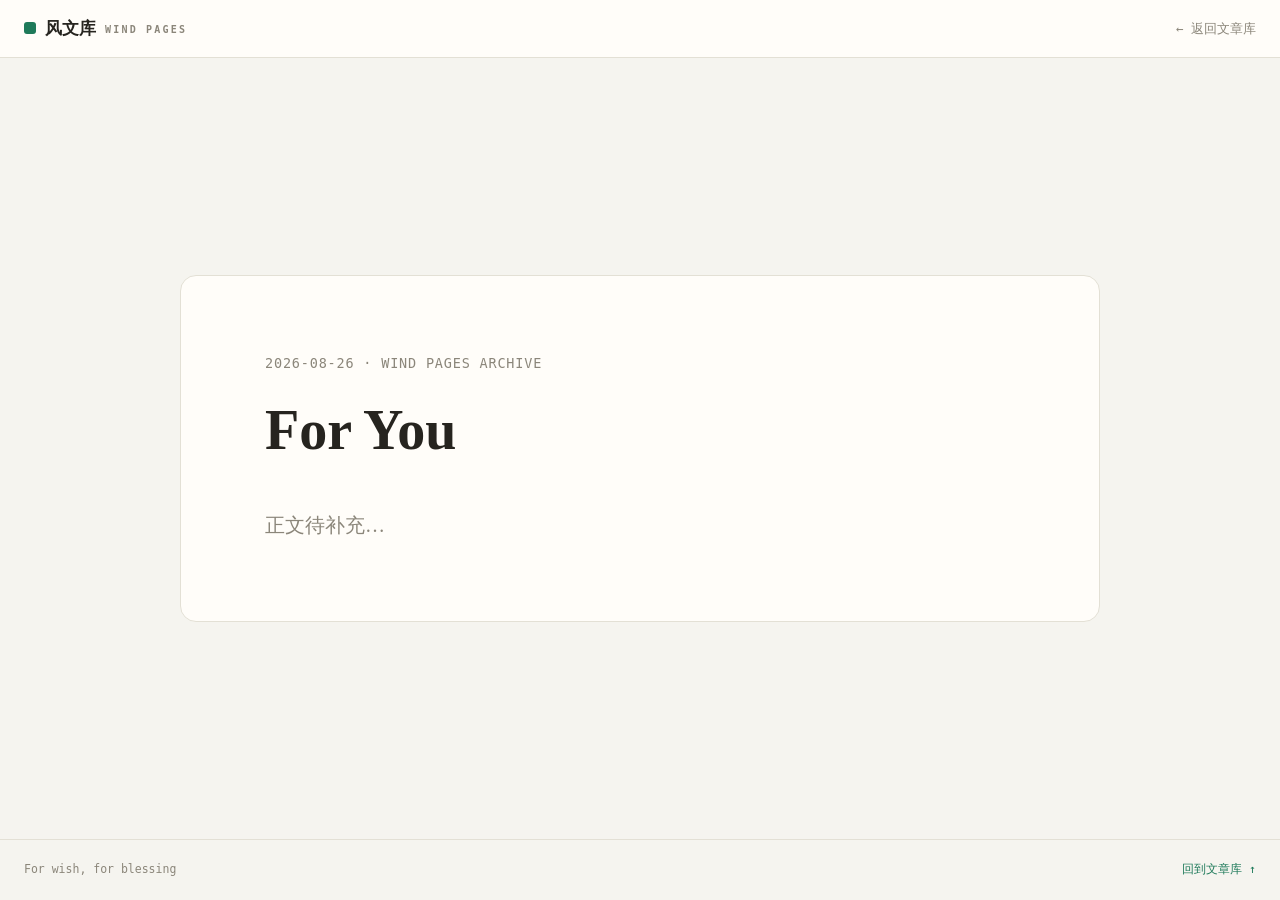
==== 2026/For You/index.html @ 8fac38c0 "雏形搭建" ====
<!doctype html>
<html lang="zh-CN">
<head>
  <meta charset="UTF-8" />
  <meta name="viewport" content="width=device-width, initial-scale=1.0" />
  <meta name="description" content="For You · 风文库个人文章" />
  <title>For You · 风文库</title>
  <link rel="icon" href="data:image/svg+xml,%3Csvg xmlns='http://www.w3.org/2000/svg' viewBox='0 0 100 100'%3E%3Crect width='100' height='100' rx='22' fill='%231e7a5a'/%3E%3Ctext x='50' y='68' font-size='52' text-anchor='middle' fill='%23f5f4ef' font-family='serif' font-weight='bold'%3E风%3C/text%3E%3C/svg%3E" />
  <style>
    :root {
      --bg: #f5f4ef;
      --panel: #fffdf9;
      --ink: #26241f;
      --muted: #8b867a;
      --faint: #b5b0a4;
      --line: #e3e0d5;
      --accent: #1e7a5a;
      --sans: system-ui, -apple-system, "Segoe UI", "PingFang SC", "Hiragino Sans GB", "Microsoft YaHei", "Noto Sans SC", sans-serif;
      --serif: Georgia, "Noto Serif SC", "Songti SC", "STSong", SimSun, serif;
      --mono: ui-monospace, "Cascadia Code", Consolas, monospace;
    }
    * { box-sizing: border-box; }
    html { height: 100%; }
    body {
      margin: 0;
      min-height: 100%;
      display: flex;
      flex-direction: column;
      background: var(--bg);
      color: var(--ink);
      font-family: var(--sans);
      font-size: 15px;
      line-height: 1.7;
      -webkit-font-smoothing: antialiased;
    }
    a { color: inherit; }

    .topbar {
      flex: none;
      height: 58px;
      display: flex;
      align-items: center;
      justify-content: space-between;
      padding: 0 24px;
      background: var(--panel);
      border-bottom: 1px solid var(--line);
    }
    .brand {
      display: flex;
      align-items: center;
      gap: 9px;
      text-decoration: none;
      font-weight: 700;
      font-size: 17px;
    }
    .brand-dot { width: 12px; height: 12px; border-radius: 3px; background: var(--accent); }
    .brand-sub {
      font-family: var(--mono);
      font-size: 10px;
      letter-spacing: .22em;
      color: var(--muted);
      margin-top: 3px;
    }
    .back-link {
      font-family: var(--mono);
      font-size: 12.5px;
      color: var(--muted);
      text-decoration: none;
    }
    .back-link:hover { color: var(--accent); }

    /* 内容区占满剩余可视高度，卡片垂直居中 */
    main {
      flex: 1;
      display: flex;
      align-items: center;
      justify-content: center;
      padding: 40px 20px;
    }
    article {
      width: 100%;
      max-width: 920px;
      padding: 76px 84px;
      background: var(--panel);
      border: 1px solid var(--line);
      border-radius: 16px;
    }
    .meta {
      font-family: var(--mono);
      font-size: 13.5px;
      color: var(--muted);
      letter-spacing: .06em;
    }
    h1 {
      margin: 20px 0 40px;
      font-family: var(--serif);
      font-size: 56px;
      line-height: 1.25;
    }
    .body {
      font-family: var(--serif);
      font-size: 20px;
      line-height: 2;
      color: var(--muted);
    }

    /* 页脚固定在可视区域底部 */
    footer {
      flex: none;
      width: 100%;
      padding: 20px 24px;
      border-top: 1px solid var(--line);
      display: flex;
      justify-content: space-between;
      gap: 16px;
      font-family: var(--mono);
      font-size: 11.5px;
      color: var(--muted);
    }
    footer a { color: var(--accent); text-decoration: none; }
    footer a:hover { text-decoration: underline; }

    @media (max-width: 640px) {
      article { padding: 32px 22px; }
      h1 { font-size: 34px; }
      .body { font-size: 17px; }
      footer { flex-direction: column; gap: 8px; }
    }
  </style>
</head>
<body>
  <header class="topbar">
    <a class="brand" href="../../index.html">
      <span class="brand-dot"></span>
      <span>风文库</span>
      <span class="brand-sub">WIND PAGES</span>
    </a>
    <a class="back-link" href="../../index.html">← 返回文章库</a>
  </header>

  <main>
    <article>
      <div class="meta">2026-08-26 · WIND PAGES ARCHIVE</div>
      <h1>For You</h1>
      <div class="body">正文待补充…</div>
    </article>
  </main>

  <footer>
    <span>For wish, for blessing</span>
    <a href="../../index.html">回到文章库 ↑</a>
  </footer>
</body>
</html>
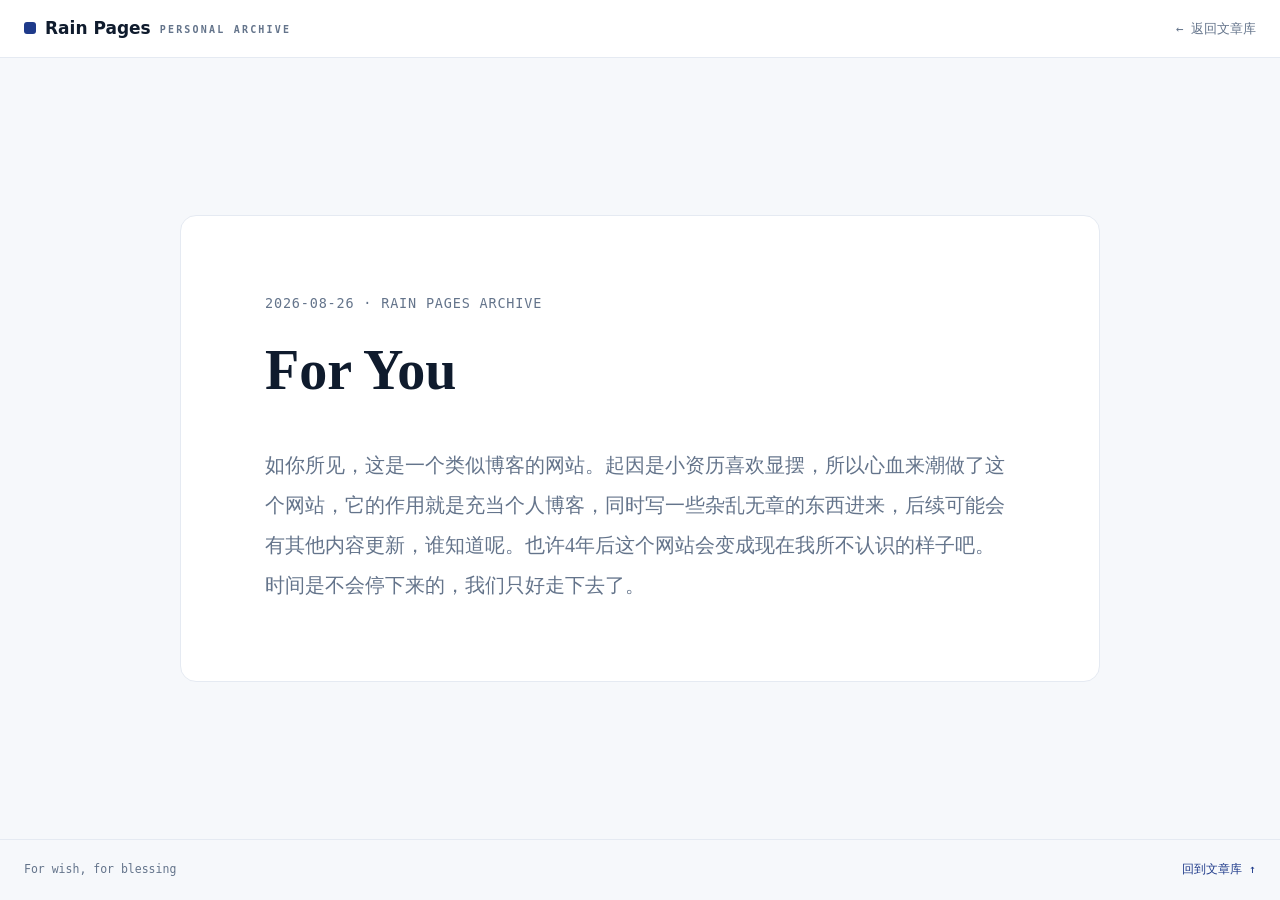
==== commit 6ba1e686: "RainPages更新" ====
--- a/2026/For You/index.html
+++ b/2026/For You/index.html
@@ -3,18 +3,18 @@
 <head>
   <meta charset="UTF-8" />
   <meta name="viewport" content="width=device-width, initial-scale=1.0" />
-  <meta name="description" content="For You · 风文库个人文章" />
-  <title>For You · 风文库</title>
-  <link rel="icon" href="data:image/svg+xml,%3Csvg xmlns='http://www.w3.org/2000/svg' viewBox='0 0 100 100'%3E%3Crect width='100' height='100' rx='22' fill='%231e7a5a'/%3E%3Ctext x='50' y='68' font-size='52' text-anchor='middle' fill='%23f5f4ef' font-family='serif' font-weight='bold'%3E风%3C/text%3E%3C/svg%3E" />
+  <meta name="description" content="For You · Rain Pages 个人文章" />
+  <title>For You · Rain Pages</title>
+  <link rel="icon" href="data:image/svg+xml,%3Csvg xmlns='http://www.w3.org/2000/svg' viewBox='0 0 100 100'%3E%3Cdefs%3E%3ClinearGradient id='g' x1='0' y1='0' x2='0' y2='1'%3E%3Cstop offset='0' stop-color='%23bfdbfe'/%3E%3Cstop offset='1' stop-color='%233b82f6'/%3E%3C/linearGradient%3E%3C/defs%3E%3Cg fill='url(%23g)'%3E%3Cpath d='M50 4C34 24 18 42 18 62a32 32 0 0 0 64 0C82 42 66 24 50 4z' transform='translate(7 13) scale(.62)'/%3E%3Cpath d='M50 4C34 24 18 42 18 62a32 32 0 0 0 64 0C82 42 66 24 50 4z' transform='translate(56 55) scale(.42)'/%3E%3Cpath d='M50 4C34 24 18 42 18 62a32 32 0 0 0 64 0C82 42 66 24 50 4z' transform='translate(68 18) scale(.26)'/%3E%3C/g%3E%3Cellipse cx='30' cy='46' rx='4.5' ry='7' fill='%23ffffff' opacity='0.35'/%3E%3C/svg%3E" />
   <style>
     :root {
-      --bg: #f5f4ef;
-      --panel: #fffdf9;
-      --ink: #26241f;
-      --muted: #8b867a;
-      --faint: #b5b0a4;
-      --line: #e3e0d5;
-      --accent: #1e7a5a;
+      --bg: #f6f8fb;
+      --panel: #ffffff;
+      --ink: #0f1b2d;
+      --muted: #64748b;
+      --faint: #9aa7b8;
+      --line: #e5eaf2;
+      --accent: #1e3a8a;
       --sans: system-ui, -apple-system, "Segoe UI", "PingFang SC", "Hiragino Sans GB", "Microsoft YaHei", "Noto Sans SC", sans-serif;
       --serif: Georgia, "Noto Serif SC", "Songti SC", "STSong", SimSun, serif;
       --mono: ui-monospace, "Cascadia Code", Consolas, monospace;
@@ -132,17 +132,17 @@
   <header class="topbar">
     <a class="brand" href="../../index.html">
       <span class="brand-dot"></span>
-      <span>风文库</span>
-      <span class="brand-sub">WIND PAGES</span>
+      <span>Rain Pages</span>
+      <span class="brand-sub">PERSONAL ARCHIVE</span>
     </a>
     <a class="back-link" href="../../index.html">← 返回文章库</a>
   </header>
 
   <main>
     <article>
-      <div class="meta">2026-08-26 · WIND PAGES ARCHIVE</div>
+      <div class="meta">2026-08-26 · RAIN PAGES ARCHIVE</div>
       <h1>For You</h1>
-      <div class="body">正文待补充…</div>
+      <div class="body">如你所见，这是一个类似博客的网站。起因是小资历喜欢显摆，所以心血来潮做了这个网站，它的作用就是充当个人博客，同时写一些杂乱无章的东西进来，后续可能会有其他内容更新，谁知道呢。也许4年后这个网站会变成现在我所不认识的样子吧。<br>时间是不会停下来的，我们只好走下去了。</div>
     </article>
   </main>
 
